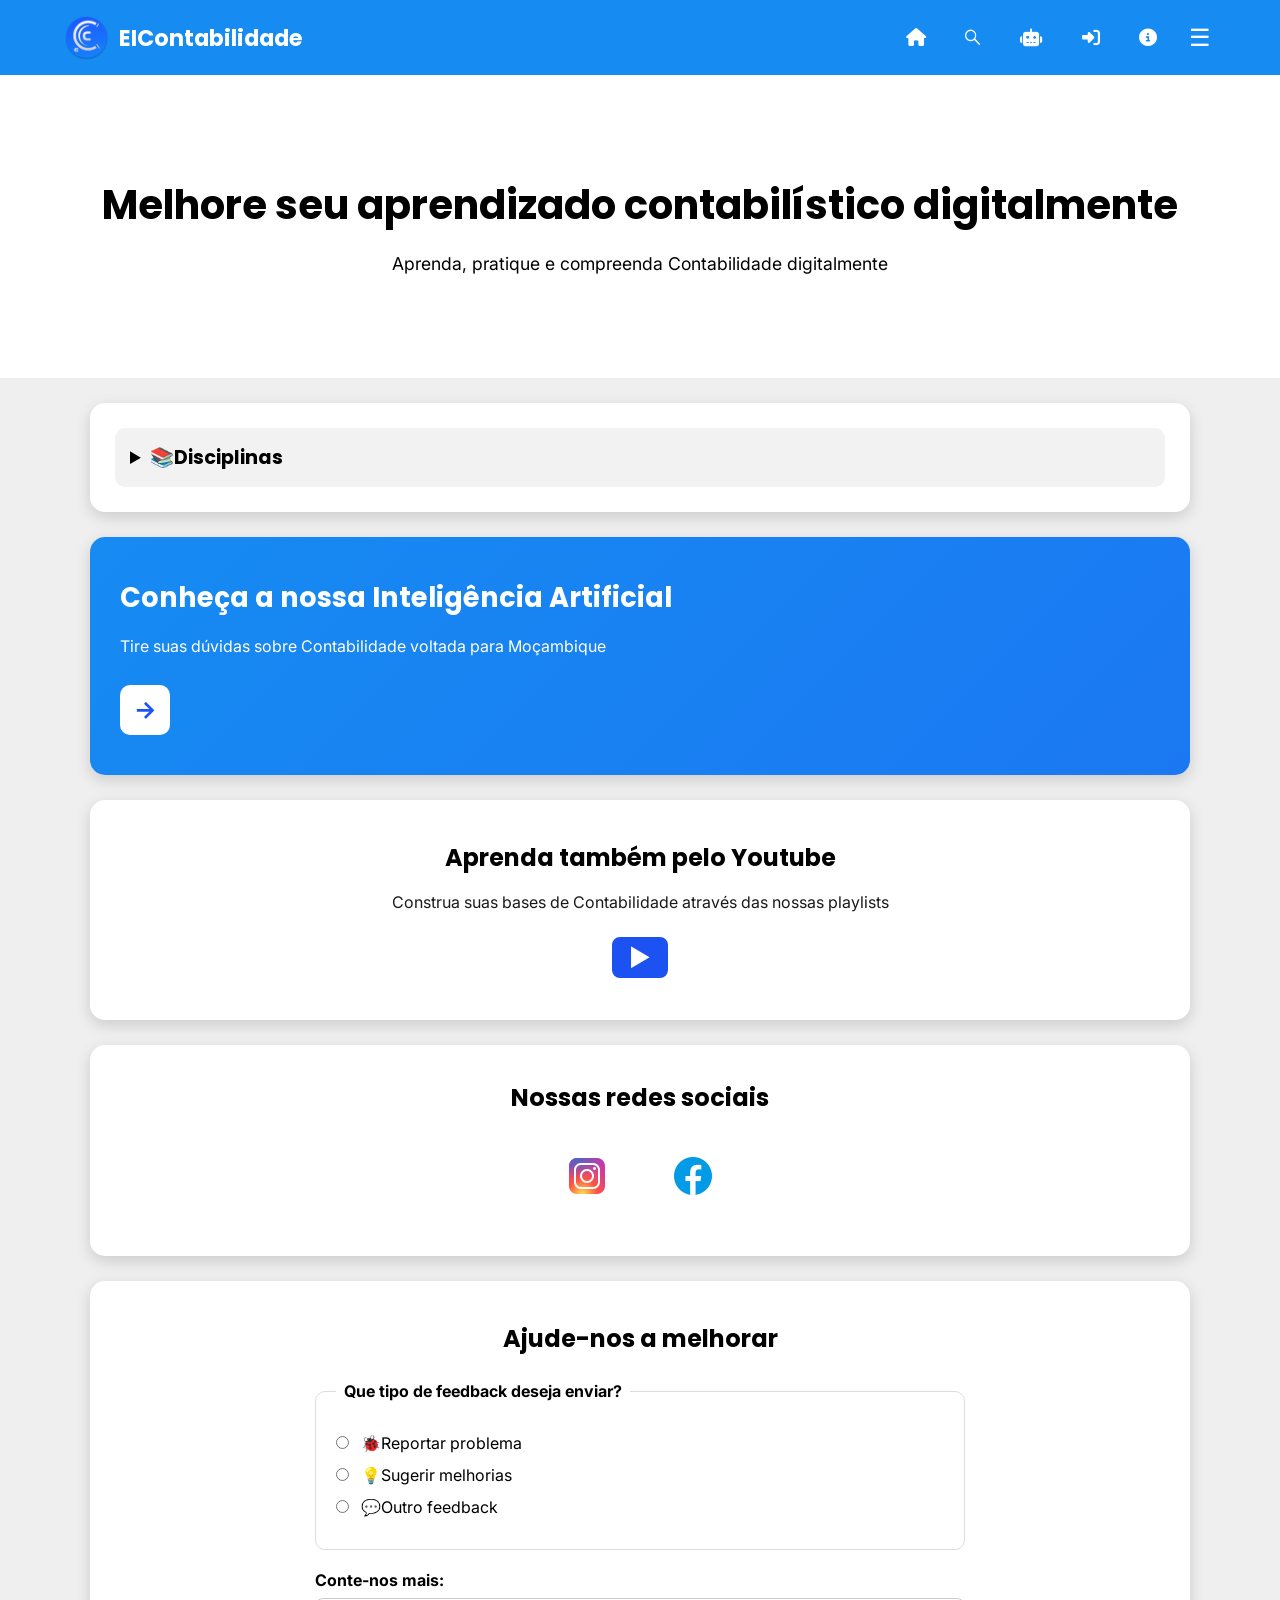
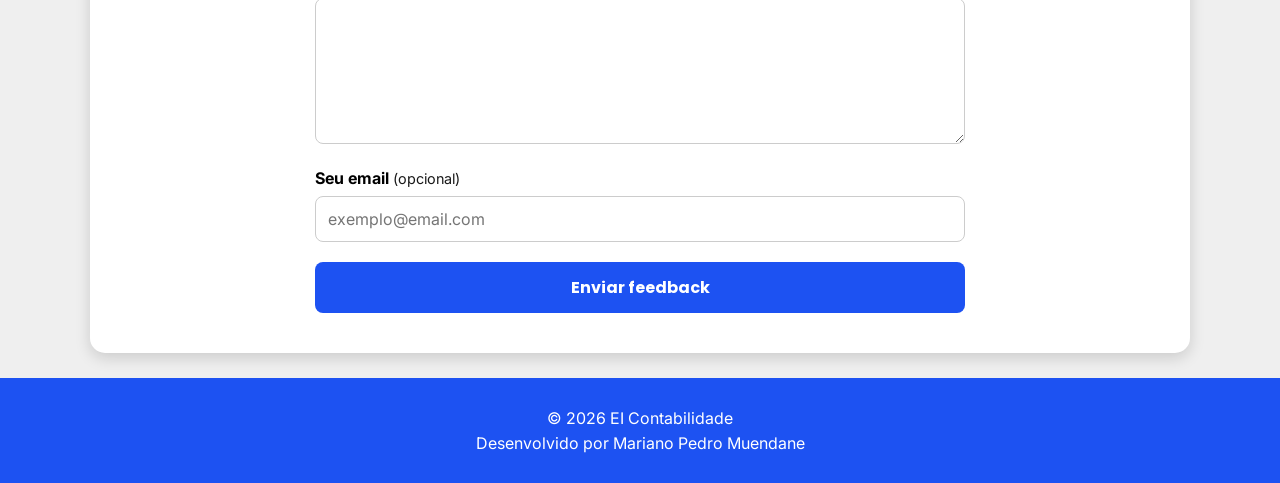
==== index.html @ 0b7ffcab "versao" ====
<!DOCTYPE html>
<html lang="pt-br">
<head>
    <meta charset="UTF-8">
    <meta name="viewport" content="width=device-width, initial-scale=1.0">
    <title> EIContabilidade </title>

    <link rel="shortcut icon" href="imagens/eicontabilidade ico.ico" type="image/x-icon">

    <link rel="stylesheet" href="Estilos/style_eiContabilidade.css">

    <link rel="preconnect" href="https://fonts.googleapis.com">
    <link rel="preconnect" href="https://fonts.gstatic.com" crossorigin>

    <link href="https://fonts.googleapis.com/css2?family=Inter:wght@400;500;600;700&family=Poppins:wght@500;600;700&display=swap" rel="stylesheet">

    <link rel="stylesheet" href="https://cdnjs.cloudflare.com/ajax/libs/font-awesome/6.7.2/css/all.min.css">

    <!--🤖-->

</head>

<body>

    <header>

        <div class="logo">
            <img src="imagens/logo.png" alt="logo de eiContabilidade">
            <span>EIContabilidade</span>
        </div>
        
        <nav>
            <a href="index.html"><i class="fa-solid fa-house"></i></a>
            <a href="#" class="menu-pc"><i class="fa-brands fa-sistrix"></i></a>
            <a href="#"><i class="fa-solid fa-robot"></i></a>
            <a href="#" class="menu-pc"><i class="fa-solid fa-right-to-bracket"></i></a>
            <a href="sobre_EI.html"><i class="fa-solid fa-circle-info"></i></a>

            <button>☰</button>
        </nav>

    </header>

<main>

    <!-- Apresentacao -->
    <section class="hero">

        <h1>
            Melhore seu aprendizado contabilístico digitalmente
        </h1>

        <p>
            Aprenda, pratique e compreenda Contabilidade digitalmente
        </p>

    </section>

    <!-- Disciplina -->
    <section class="disciplinas">
        
        <details>
            <summary>
               📚Disciplinas
            </summary>

            <div class="lista-disciplinas">
                <a href="#">
                    Contabilidade Básica
                </a>

                <a href="#">
                    Contabilidade Financeira 1
                </a>

                <a href="#">
                    Contabilidade Financeira 2
                </a>

                <a href="#">
                    Contabilidade Financeira 3
                </a>

                <a href="#">
                    Contabilidade Financeira 4
                </a>

            </div>
        </details>
    </section>

    <!-- I.A -->

    <section class="ia">

        <h2>
            Conheça a nossa Inteligência Artificial
        </h2>

        <p>
            Tire suas dúvidas sobre Contabilidade 
            voltada para Moçambique
        </p>

        <a href="#" class="botao">
                →
            </a>

    </section>

    <section class="youtube">

        <h2>
            Aprenda também pelo Youtube
        </h2>

        <p>
            Construa suas bases de Contabilidade
            através das nossas playlists
        </p>

        <a href="https://youtube.com/@marianomuendane3556?si=EqyE3jrWz97xzOHK" target="_blank">
            ▶
        </a>
    </section>

    <section class="redes">
        
        <h2>
            Nossas redes sociais
        </h2>

        <a href="https://www.instagram.com/eicontabilidade.co.mz?stkn=MTloOXQ5eGx3YmEzNg==" target="_blank">

            <img src="imagens/instagram.png" alt="instagram redes sociais">
        </a>

        <a href="https://www.facebook.com/people/EiContabilidade/100088155884831/?rdid=tNPbXjVTivehiS7b&share_url=https%3A%2F%2Fwww.facebook.com%2Fshare%2F19c3fmpHsP%2F" target="_blank">

            <img src="imagens/facebook.png" alt="facebook redes sociais">
        </a>

    </section>

    <section class="feedback">
        <h2> Ajude-nos a melhorar </h2>

        <form action="#" method="post">
                    
            <!-- Tipo de feedback -->
            <fieldset>
                
                <legend>Que tipo de feedback deseja enviar?</legend>

                <label>
                    <input type="radio"
                           name="tipo-feedback"
                           value="problema"
                           required >
                🐞Reportar problema
               </label>

               <label>
                    <input type="radio"
                           name="tipo-feedback"
                           value="💡Sugerir">
                💡Sugerir melhorias
               </label>
                 
               <label>
                    <input type="radio"
                           name="tipo-feedback"
                           value="💬Outro">
                           
                💬Outro feedback
               </label>
                
            </fieldset>
        
            <!-- Descrição -->
            <div class="campo">
                <label for="mensagem">
                    Conte-nos mais:
                </label>

                <textarea 
                    id="mensagemid"
                    name="mensagem"
                    rows="6"
                    placeholder="Escreva aqui o seu feedback"
                    required>
                </textarea>

            </div>

            <!-- Email -->
        <div class="campo">

            <label for="email">
                Seu email <span>(opcional)</span>
            </label>

            <input 
                type="email"
                id="email"
                name="email"
                placeholder="exemplo@email.com"
            >

        </div>
            
        <!-- Enviar -->
            <button type="submit">
                Enviar feedback
            </button>

        </form>
        
       </section>
</main>

    <footer>

        <p> © 2026 EI Contabilidade </p>
        <p> Desenvolvido por Mariano Pedro Muendane </p>

    </footer>

</body>
---- Estilos/style_eiContabilidade.css ----
@charset "UTF-8";

/*
 Cores e Configurações gerais
*/

:root {
    --azul-escuro:#1D52F2;
    --azul:#1B63F2;
    --azul-medio:#1B78F2;
    --azul-claro:#168BF2;
    --cinza-claro:#F2F2F2;

    --preto:#000000;
    --preto-suave: #1a1a1a;
    --branco:#FFFFFF;
    --texto:#333333;
    --texto-claro:#666666;
    --cinzeto-claro: #EEE;
    --cinzeto-medio: #E5E5E5;

    --sombra:rgba(0, 0, 0, 0.15);
}

/* RESET */

*{
    margin: 0;
    padding: 0;
    box-sizing: border-box;
}

/* BODY */

body{
    
    font-family: 'Inter', sans-serif;

    color: var(--preto);
    background-color: #EEEE;

    min-height: 100vh;
   
}

    h1, h2, h3,
        .logo,
        button,
        summary {
            font-family: 'Poppins', sans-serif;
    }

/* HEADER */

header{

    width: 100%;
    background-color: var(--azul-claro);
    padding: 15px 5%;
    display: flex;
    align-items: center;
    justify-content: space-between;
    box-shadow:0 2px 10px var(--sombra);

    color: var(--branco);
}

/* LOGOTIPO */

.logo {
    
    display: flex;
    align-items: center;
    gap: 10px;
    color: var(--branco);
    text-decoration: none;
    font-size: 1.4rem;
    font-weight: bold;
}

.logo img {
    
    width: 45px;
    height: 45px;
    object-fit: contain;
}

/*  6. NAVEGAÇÃO */

nav {

    display: flex;
    align-items: center;
    gap: 15px;
}

nav a {

    color: var(--branco);
    text-decoration: none;
    font-weight: bold;
    padding: 8px 12px;
    border-radius: 8px;
    transition: 0.3s;
}

nav a:hover {

    background-color: rgba(255, 255, 255, 0.15);

}

nav i {
    font-size: 18px;
}

/* BOTÃO DO MENU */

nav button {

    border: none;
    background-color: transparent;
    color: var(--branco);
    font-size: 1.5rem;
    cursor: pointer;
    padding: 5px;

}

/* MAIN */

main {

    width: 95%;
    max-width: 1100px;
    margin: 0 auto;

}

/* HERO */

.hero {

    background-color: var(--branco);
    width: 100vw;
    margin-left: calc(-50vw + 50%);
    padding: 100px 20px;
    text-align: center;
    margin-bottom: 25px;

}

.hero h1 {

    color: var(--preto);
    font-size: 2.5rem;
    margin-bottom: 15px;

}

.hero p {

    color: var(--preto);
    font-size: 1.1rem;
    line-height: 1.6;

}

/* SEÇÃO DE DISCIPLINAS */

.disciplinas {

    background-color: var(--branco);
    border-radius: 15px;
    padding: 25px;
    box-shadow: 0 5px 15px var(--sombra);
    margin-bottom: 25px;

}

/* SUMMARY */

summary {

    cursor: pointer;
    color: var(--preto);
    font-size: 1.2rem;
    font-weight: bold;
    padding: 15px;
    border-radius: 10px;
    background-color: var(--cinza-claro);

}

summary:hover {

    background-color: #e6e6e6;
}

/* Remove a seta padrão do navegador */

summary::-webkit-details-marker {

    display: none;
}

/* LISTA DE DISCIPLINAS */

.lista-disciplinas {

    display: flex;
    flex-direction: column;
    gap: 10px;
    margin-top: 15px;

}

.lista-disciplinas a {

    text-decoration: none;
    color: var(--texto);
    background-color: var(--cinza-claro);
    padding: 15px;
    border-radius: 8px;
    border-left: 5px solid var(--azul-claro);
    transition: 0.3s;

}

.lista-disciplinas a:hover {

    background-color: var(--azul-claro);
    color: var(--branco);
    transform: translateX(5px);

}

/* CAIXA DA INTELIGÊNCIA ARTIFICIAL */

.ia {

    background: linear-gradient(
        135deg,
        var(--azul-claro),
        var(--azul-medio)
    );
    color: var(--branco);
    padding: 40px 30px;
    border-radius: 15px;
    margin-bottom: 25px;
    box-shadow: 0 5px 15px var(--sombra);
}

.ia h2 {

    margin-bottom: 15px;
    font-size: 1.7rem;
}

.ia p {

    line-height: 1.6;
    max-width: 700px;
    margin-bottom: 25px;
}

/* BOTÃO DA IA */

.botao {

    display: inline-flex;
    align-items: center;
    justify-content: center;
    width: 50px;
    height: 50px;
    background-color: var(--branco);
    color: var(--azul-escuro);
    text-decoration: none;
    border-radius: 10px;
    font-size: 1.5rem;
    font-weight: bold;
    transition: 0.3s;
}

.botao:hover {

    background-color: var(--cinza-claro);
    transform: translateX(5px);
}

/* YOUTUBE */

.youtube {

    background-color: var(--branco);
    text-align: center;
    padding: 40px 30px;
    border-radius: 15px;
    box-shadow: 0 5px 15px var(--sombra);
    margin-bottom: 25px;
}

.youtube h2 {

    color: var(--preto);
    margin-bottom: 15px;
}

.youtube p {

    color: var(--preto-suave);
    margin-bottom: 20px;
    line-height: 1.6;
}

.youtube a {

    display: inline-flex;
    align-items: center;
    justify-content: center;
    width: 60px;
    height: 45px;
    border: 2px solid var(--branco);
    background-color: var(--azul-escuro);
    color: var(--branco);
    border-radius: 10px;
    text-decoration: none;
    font-size: 1.5rem;
    transition: 0.3s;
}

.youtube a:hover {

    background-color: var(--azul-claro);
    transform: scale(1.05);
}

/* REDES SOCIAIS */

.redes {

    background-color: var(--branco);
    text-align: center;
    padding: 35px 20px;
    border-radius: 15px;
    box-shadow: 0 5px 15px var(--sombra);
    margin-bottom: 25px;
}

.redes h2 {

    color: var(--preto);
    margin-bottom: 20px;
}

.redes a {

    display: inline-block;
    text-decoration: none;
    color: var(--texto);
    border: 2px solid var(--branco);
    padding: 10px 20px;
    margin: 5px;
    border-radius: 8px;
    font-weight: bold;
    transition: 0.3s;
}

.redes a:hover {

    background-color: var(--azul-claro);
    transform: translateY(-3px);
}

/* FEEDBACK */

.feedback {

    background-color: var(--branco);
    text-align: center;
    padding: 40px 25px;
    border-radius: 15px;
    box-shadow: 0 5px 15px var(--sombra);
    margin-bottom: 25px;
}

.feedback h2 {

    color: var(--preto);
    margin-bottom: 15px;
}

.feedback p {

    color: var(--preto-suave);
    margin-bottom: 25px;
}

/* =====================================================
   FORMULÁRIOS DO FEEDBACK
===================================================== */

.feedback form {
    max-width: 650px;
    margin: 25px auto 0;
    text-align: left;
}

/* FEEDBACK fieldset */
.feedback fieldset {
    border: 1px solid #ddd;
    border-radius: 10px;
    padding: 20px;
    margin-bottom: 20px;
}

.feedback legend {
    color: var(--preto);
    font-weight: bold;
    padding: 0 8px;
}

.feedback fieldset label {
    display: block;
    margin: 12px 0;
    cursor: pointer;
}

.feedback fieldset input {
    margin-right: 8px;
}

/* Campo */
.campo {
    margin-bottom: 20px;
}

.campo label {
    display: block;
    margin-bottom: 8px;
    font-weight: bold;
    color: var(--preto);
}

.campo label span {
     font-weight: normal;
    color: var(--preto-suave);
    font-size: 0.9rem;
}

/* INPUT E TEXTAREA */
.campo input,
.campo textarea {
    width: 100%;
    padding: 12px;
    border: 1px solid #ccc;
    border-radius: 8px;
    font-family: inherit;
    font-size: 1rem;
    outline: none;
}

.campo textarea {
    resize: vertical;
    min-height: 130px;
}

/* QUANDO O USUÁRIO CLICA NO CAMPO */

.campo input:focus,
.campo textarea:focus {
    border-color: var(--azul-escuro);
    box-shadow: 0 0 0 2px rgba(29, 82, 242, 0.1);
}



/* BOTÕES DE FEEDBACK */

.feedback form button {
    width: 100%;
    border: none;
    background-color: var(--azul-escuro);
    color: var(--branco);
    padding: 13px;
    border-radius: 8px;
    font-size: 1rem;
    font-weight: bold;
    cursor: pointer;
    transition: 0.3s;
}

.feedback form button:hover {
    background-color: var(--azul-claro);
}

/* FOOTER */

footer {

    background-color: var(--azul-escuro);
    color: var(--branco);
    text-align: center;
    padding: 25px;
}

footer p {

    text-align: center;
    margin: 5px 0;
}

img {
    max-width: 100%;
    height: auto;
}

/* =====================================================
   MEDIA QUERY"S
===================================================== */

@media (max-width: 700px) {

    /* HEADER */

    header {
        padding: 10px 15px;
    }

    /* LOGO */

    .logo {
        gap: 6px;
        font-size: 1rem;
    }

    .logo img {
        width: 35px;
        height: 35px;
    }

    /* Esconder elementos secundários no celular */

    nav {
        display: flex;
        align-items: center;
        gap: 2px;
    }

    nav i {
    font-size: 13px;
    }
    
    nav .menu-pc {
        display: none;
    }

    nav button {

        display: block;
        border: none;
        background: transparent;
        color: var(--branco);
        font-size: 1.6rem;
        cursor: pointer;
        padding: 5px;
    }

    /* MAIN */

    main {
        width: 94%;
        margin: 0 auto;
    }

    /* HERO */

    .hero {
        padding: 35px 18px;
    }

    .hero h1 {
        font-size: 1.8rem;
    }

    .hero p {
        font-size: 1rem;
    }


    /* CAIXAS */
    .ia,
    .youtube,
    .redes,
    .feedback,
    .disciplinas {
        padding: 25px 18px;
    }

    /* TÍTULOS */

    .ia h2,
    .youtube h2,
    .redes h2,
    .feedback h2 {
        font-size: 1.4rem;
    }

    /* DEPOIMENTOS */

    .depoimento {
        width: 100%;
        max-width: 100%;
    }

    /* FEEDBACK */

    .feedback a,
    .redes a {
        display: block;
        width: 100%;
        max-width: 280px;
        margin: 10px auto;
    }

    .feedback form {
    width: 100%;
}

    .feedback fieldset {
        padding: 15px;
    }

    .campo input,
    .campo textarea {
        font-size: 16px;
    }

    /* FOOTER */

    footer {
        padding: 20px 15px;
    }

}
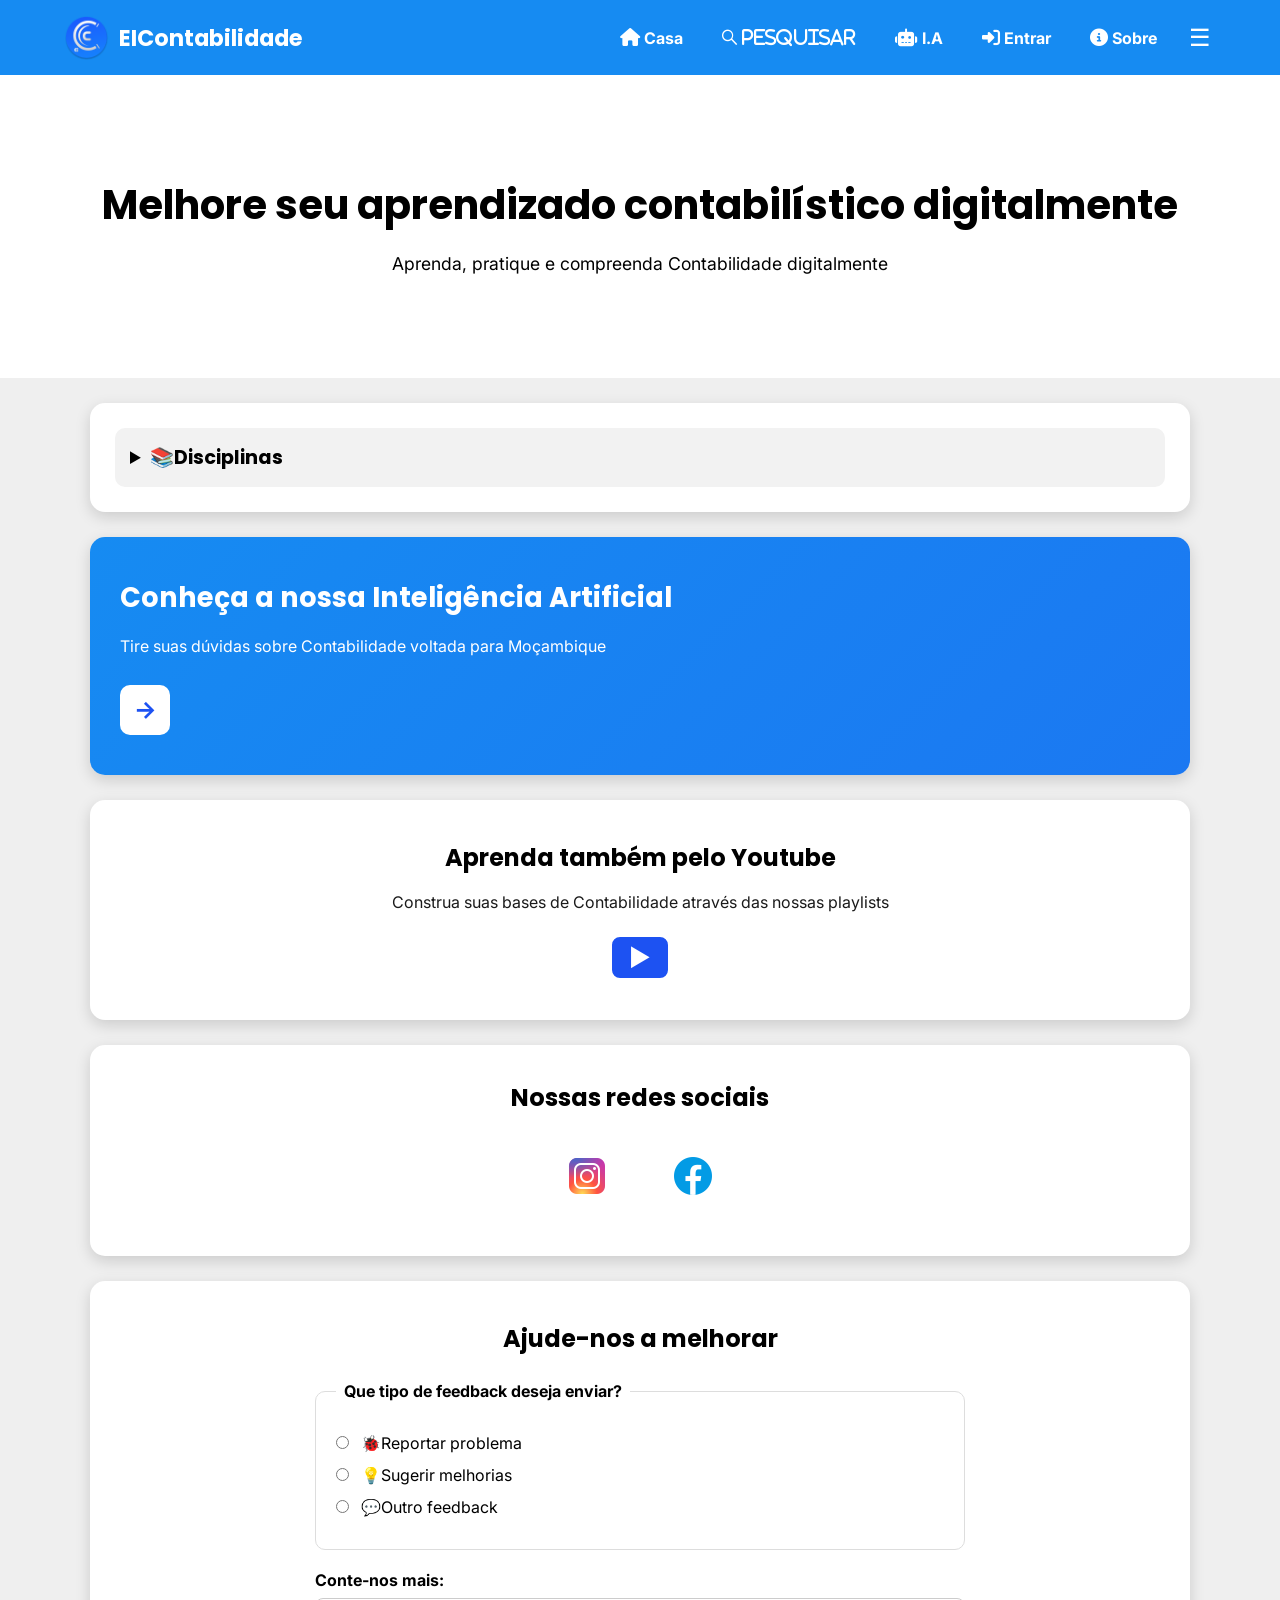
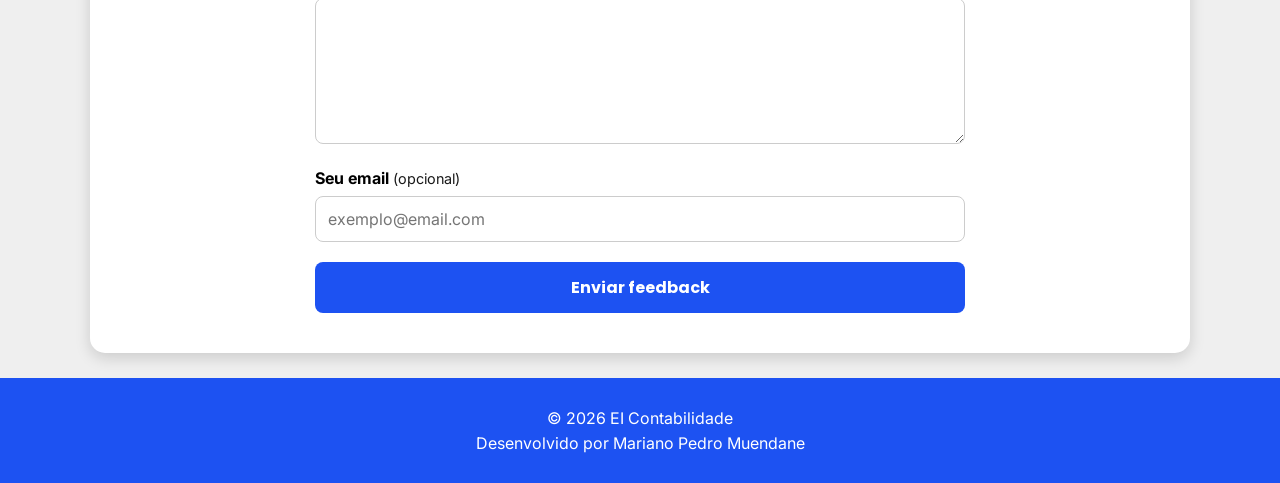
==== commit c6b7615a: "versao 1.5" ====
--- a/index.html
+++ b/index.html
@@ -30,11 +30,11 @@
         </div>
         
         <nav>
-            <a href="index.html"><i class="fa-solid fa-house"></i></a>
-            <a href="#" class="menu-pc"><i class="fa-brands fa-sistrix"></i></a>
-            <a href="#"><i class="fa-solid fa-robot"></i></a>
-            <a href="#" class="menu-pc"><i class="fa-solid fa-right-to-bracket"></i></a>
-            <a href="sobre_EI.html"><i class="fa-solid fa-circle-info"></i></a>
+            <a href="index.html"><i class="fa-solid fa-house"></i> Casa </a>
+            <a href="#" class="menu-pc"><i class="fa-brands fa-sistrix"> Pesquisar</i></a>
+            <a href="#"><i class="fa-solid fa-robot"></i> I.A </a>
+            <a href="#" class="menu-pc"><i class="fa-solid fa-right-to-bracket"></i> Entrar </a>
+            <a href="sobre_EI.html"><i class="fa-solid fa-circle-info"></i> Sobre </a>
 
             <button>☰</button>
         </nav>
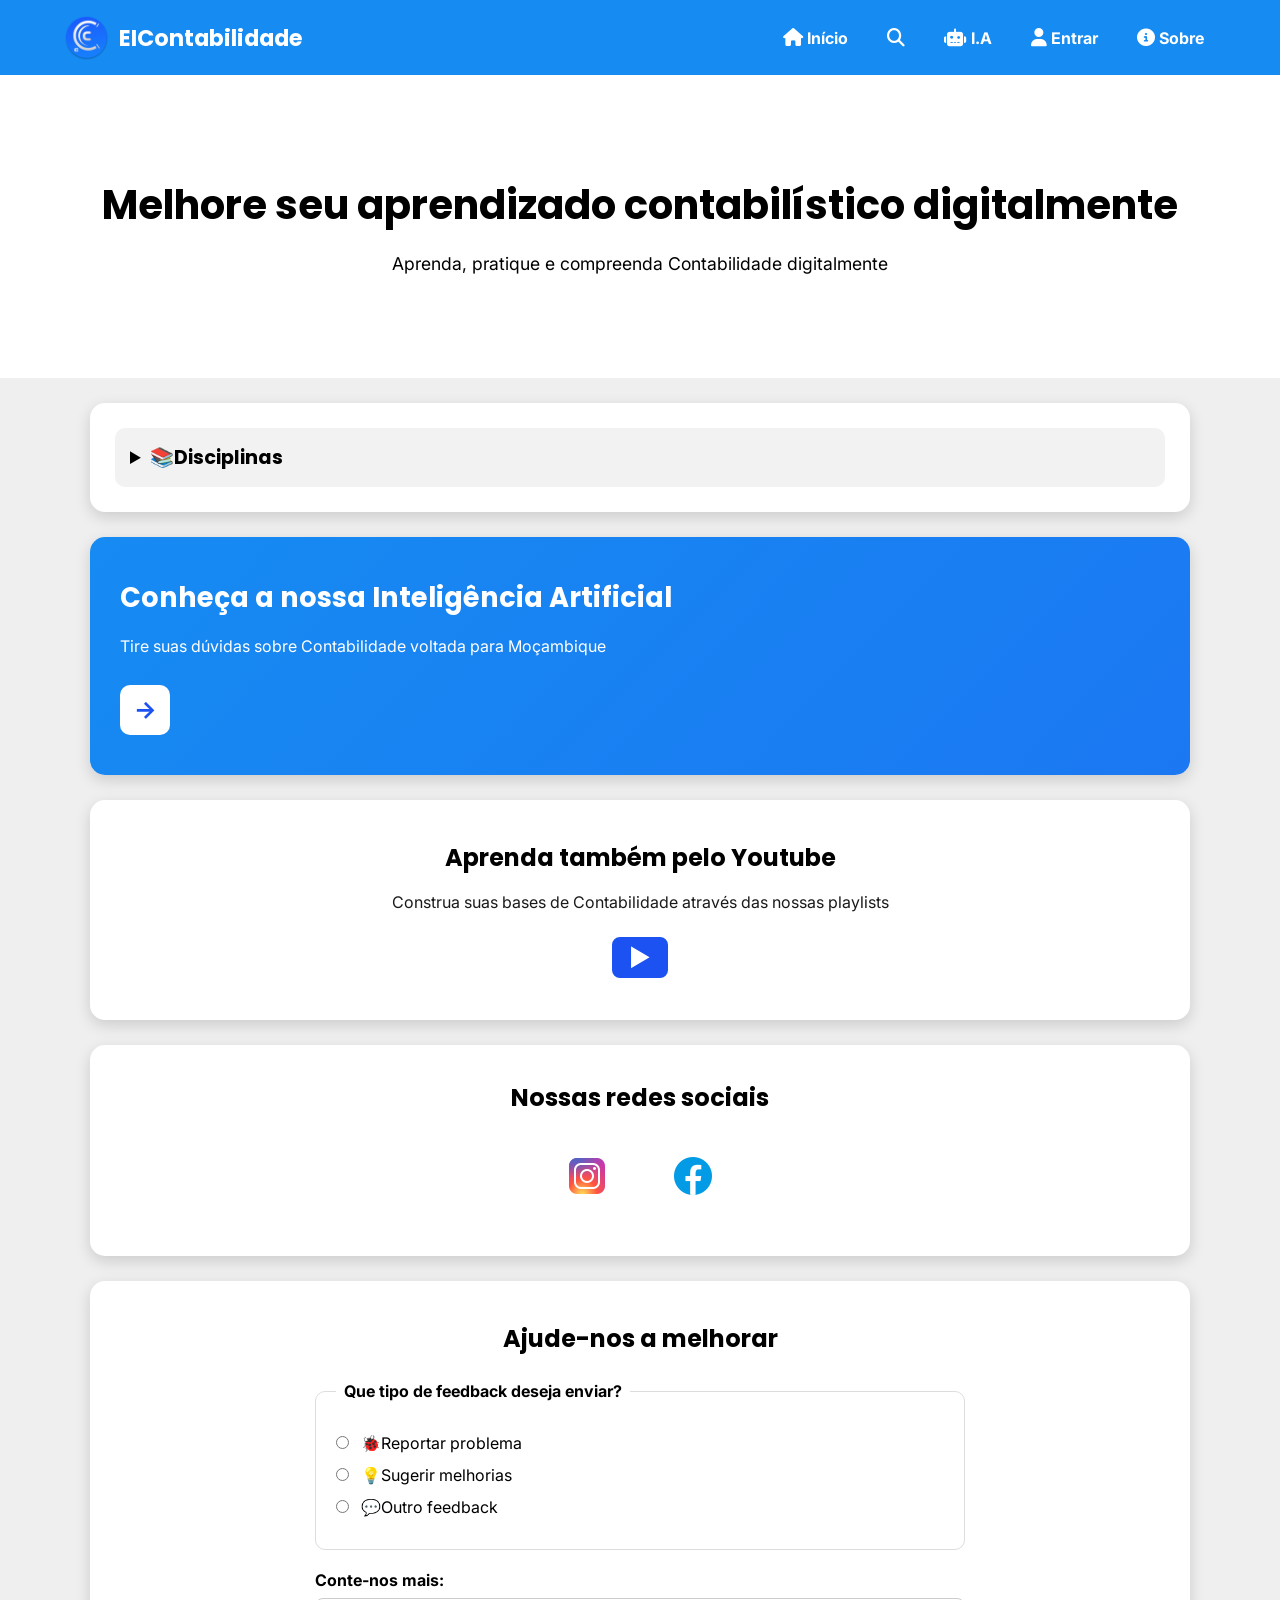
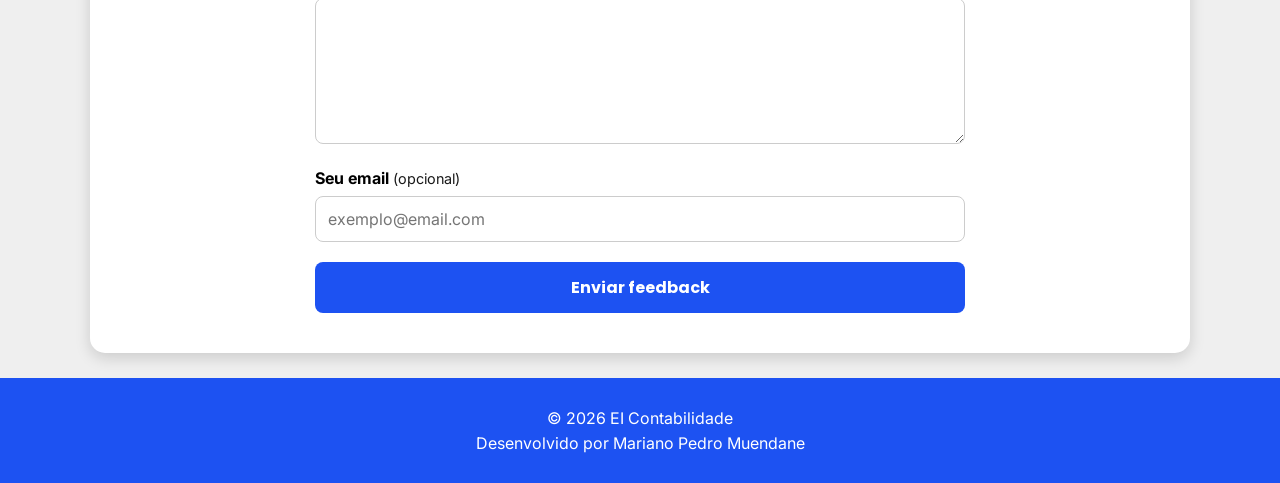
==== commit a3a20aac: "versao 1.6 Pagina sobre melhorias" ====
--- a/index.html
+++ b/index.html
@@ -30,13 +30,35 @@
         </div>
         
         <nav>
-            <a href="index.html"><i class="fa-solid fa-house"></i> Casa </a>
-            <a href="#" class="menu-pc"><i class="fa-brands fa-sistrix"> Pesquisar</i></a>
-            <a href="#"><i class="fa-solid fa-robot"></i> I.A </a>
-            <a href="#" class="menu-pc"><i class="fa-solid fa-right-to-bracket"></i> Entrar </a>
-            <a href="sobre_EI.html"><i class="fa-solid fa-circle-info"></i> Sobre </a>
-
-            <button>☰</button>
+
+            <a href="index.html">
+                <i class="fa-solid fa-house"></i>
+                Início
+            </a>
+
+            <a href="#" class="menu-pc">
+                <i class="fa-solid fa-magnifying-glass"></i>
+            </a>
+
+            <a href="#" class="menu-pc">
+                <i class="fa-solid fa-robot"></i>
+                I.A
+            </a>
+
+            <a href="#" class="menu-pc">
+                <i class="fa-solid fa-user"></i>
+                Entrar
+            </a>
+
+            <a href="../eiContabilidade/sobre_EI.html">
+                <i class="fa-solid fa-circle-info"></i>
+                Sobre
+            </a>
+
+            <button class="menu-mobile">
+                <i class="fa-solid fa-bars"></i>
+            </button>
+
         </nav>
 
     </header>
--- a/Estilos/style_eiContabilidade.css
+++ b/Estilos/style_eiContabilidade.css
@@ -521,7 +521,7 @@
 
 @media (max-width: 700px) {
 
-    /* HEADER */
+      /* HEADER */
 
     header {
         padding: 10px 15px;
@@ -538,8 +538,6 @@
         width: 35px;
         height: 35px;
     }
-
-    /* Esconder elementos secundários no celular */
 
     nav {
         display: flex;
@@ -550,20 +548,25 @@
     nav i {
     font-size: 13px;
     }
-    
+
+    /* Menu temporário para celular */
+
     nav .menu-pc {
         display: none;
     }
 
+    nav .menu-mobile {
+        display: block;
+    }
+
     nav button {
 
-        display: block;
-        border: none;
-        background: transparent;
-        color: var(--branco);
-        font-size: 1.6rem;
-        cursor: pointer;
-        padding: 5px;
+    border: none;
+    background-color: transparent;
+    color: var(--branco);
+    font-size: 1.5rem;
+    cursor: pointer;
+    padding: 5px;
     }
 
     /* MAIN */
@@ -586,7 +589,6 @@
     .hero p {
         font-size: 1rem;
     }
-
 
     /* CAIXAS */
     .ia,
@@ -636,6 +638,16 @@
         font-size: 16px;
     }
 
+    /* Menu temporário para celular */
+
+    nav .menu-pc {
+        display: none;
+    }
+
+    nav .menu-mobile {
+        display: block;
+    }
+
     /* FOOTER */
 
     footer {
@@ -644,7 +656,22 @@
 
 }
 
-
-
-
-
+ .menu-mobile {
+    display: none;
+
+    border: none;
+
+    background: none;
+
+    cursor: pointer;
+
+    font-size: 20px;
+
+    color: inherit; 
+}
+
+
+
+
+
+
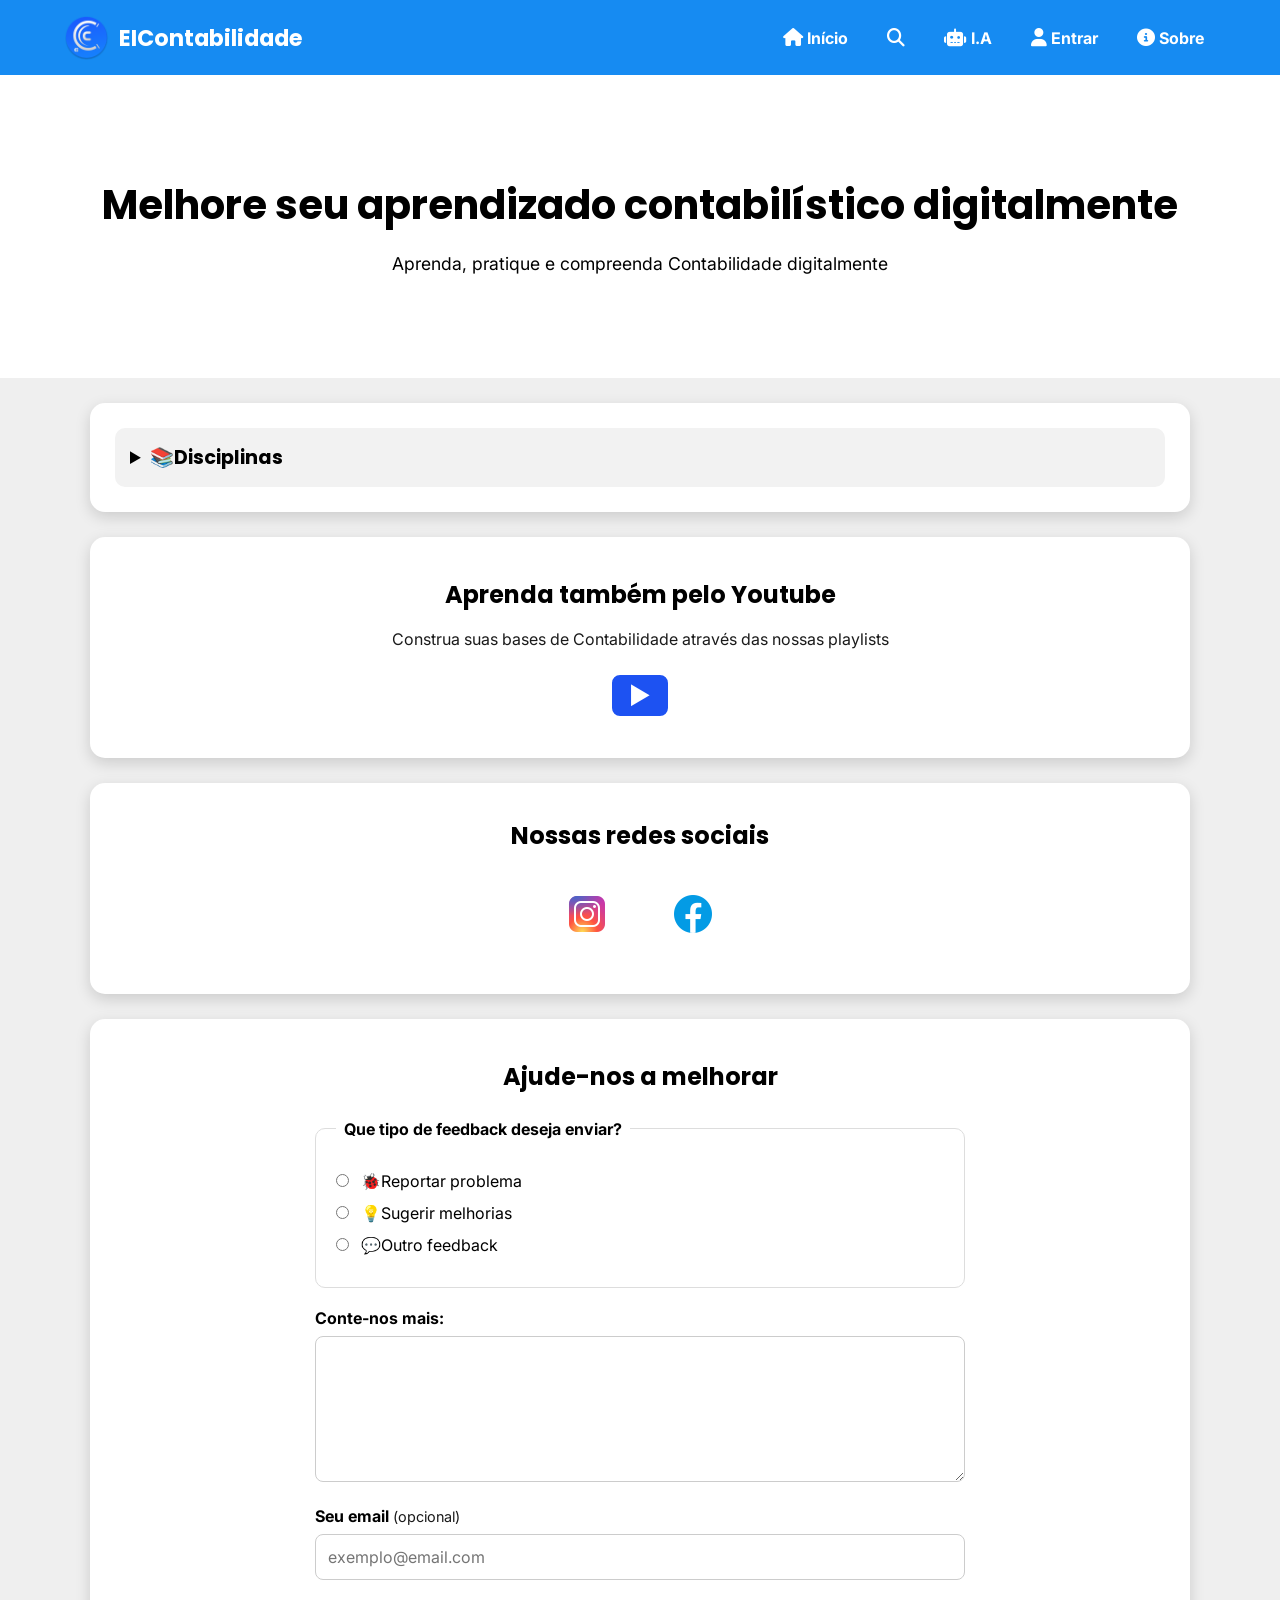
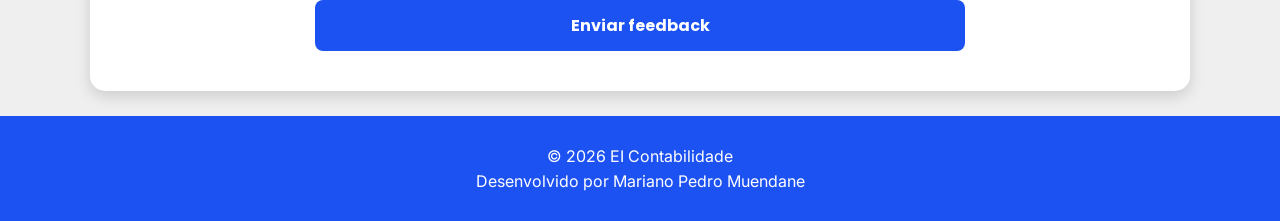
==== commit ea99236e: "versao 5.1 cenas basicas" ====
--- a/index.html
+++ b/index.html
@@ -112,8 +112,7 @@
     </section>
 
     <!-- I.A -->
-
-    <section class="ia">
+    <!-- <section class="ia">
 
         <h2>
             Conheça a nossa Inteligência Artificial
@@ -128,7 +127,7 @@
                 →
             </a>
 
-    </section>
+    </section>                                  -->
 
     <section class="youtube">
 
